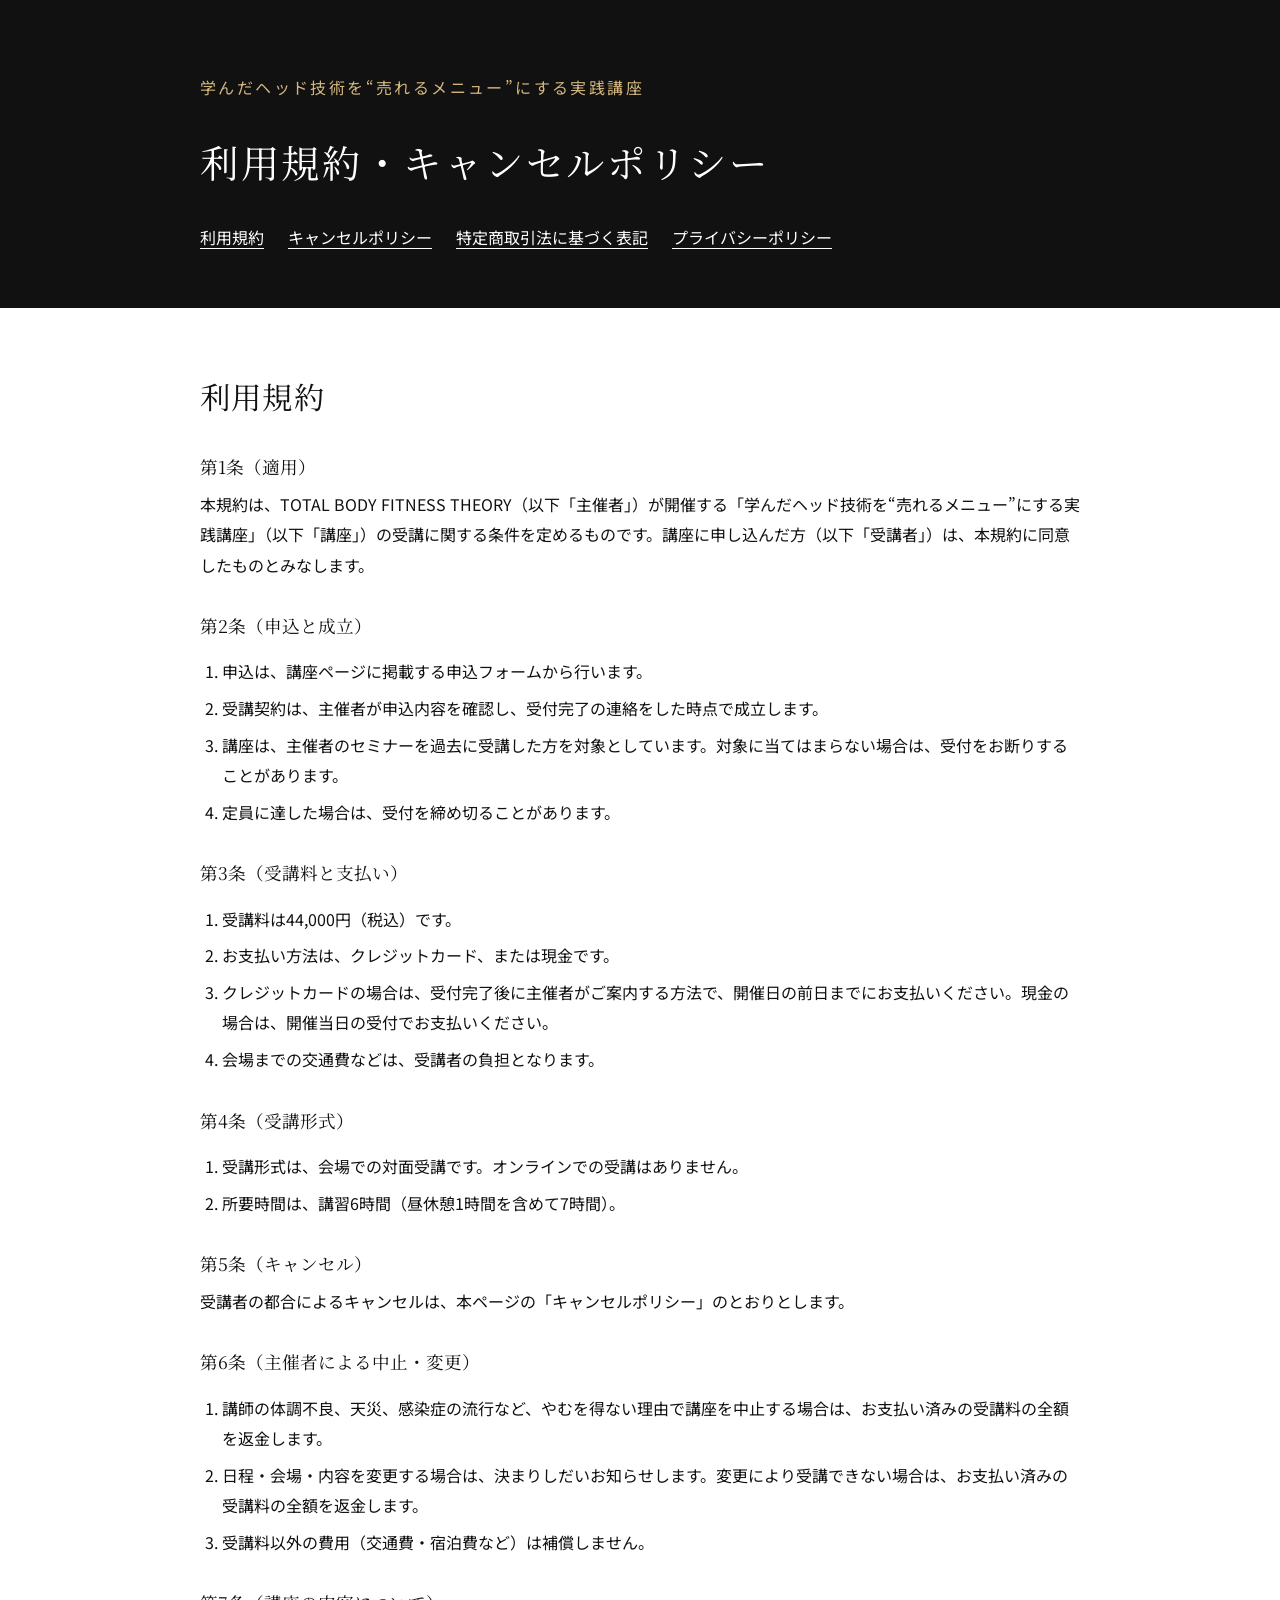
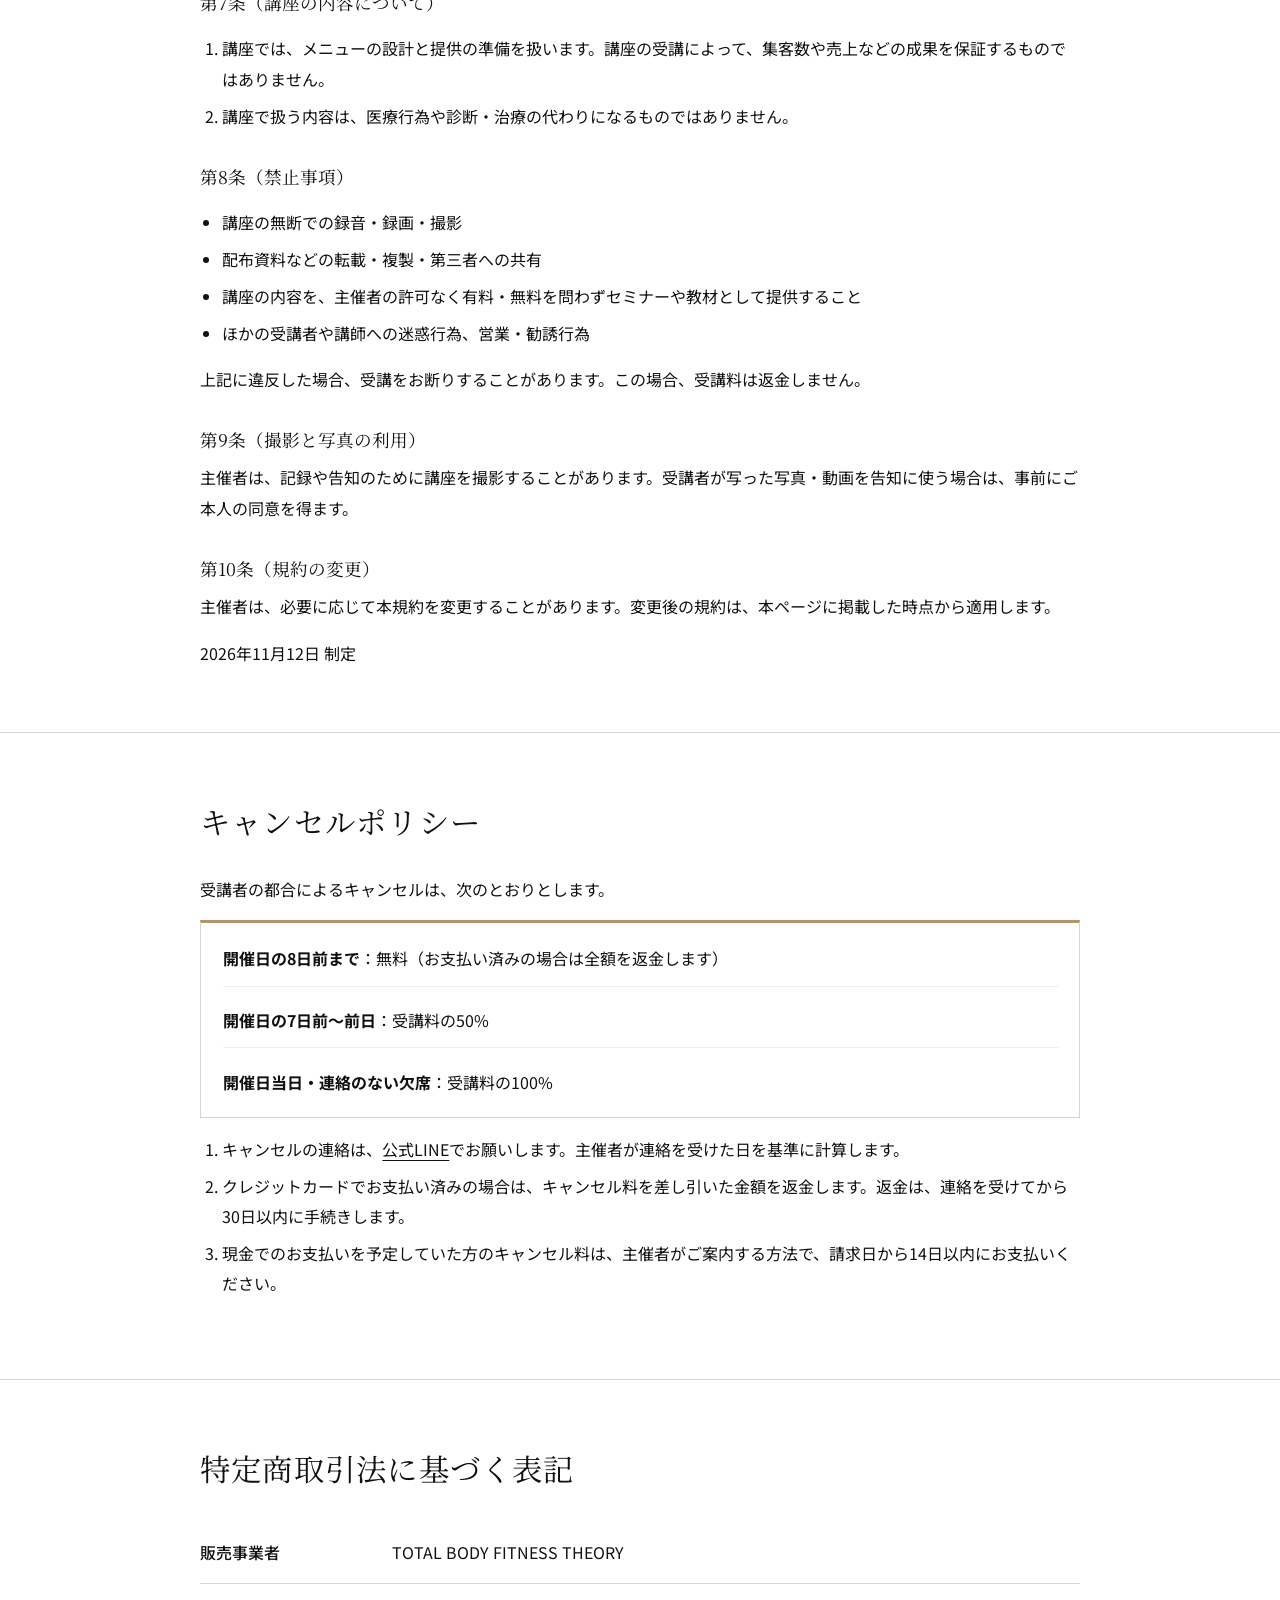
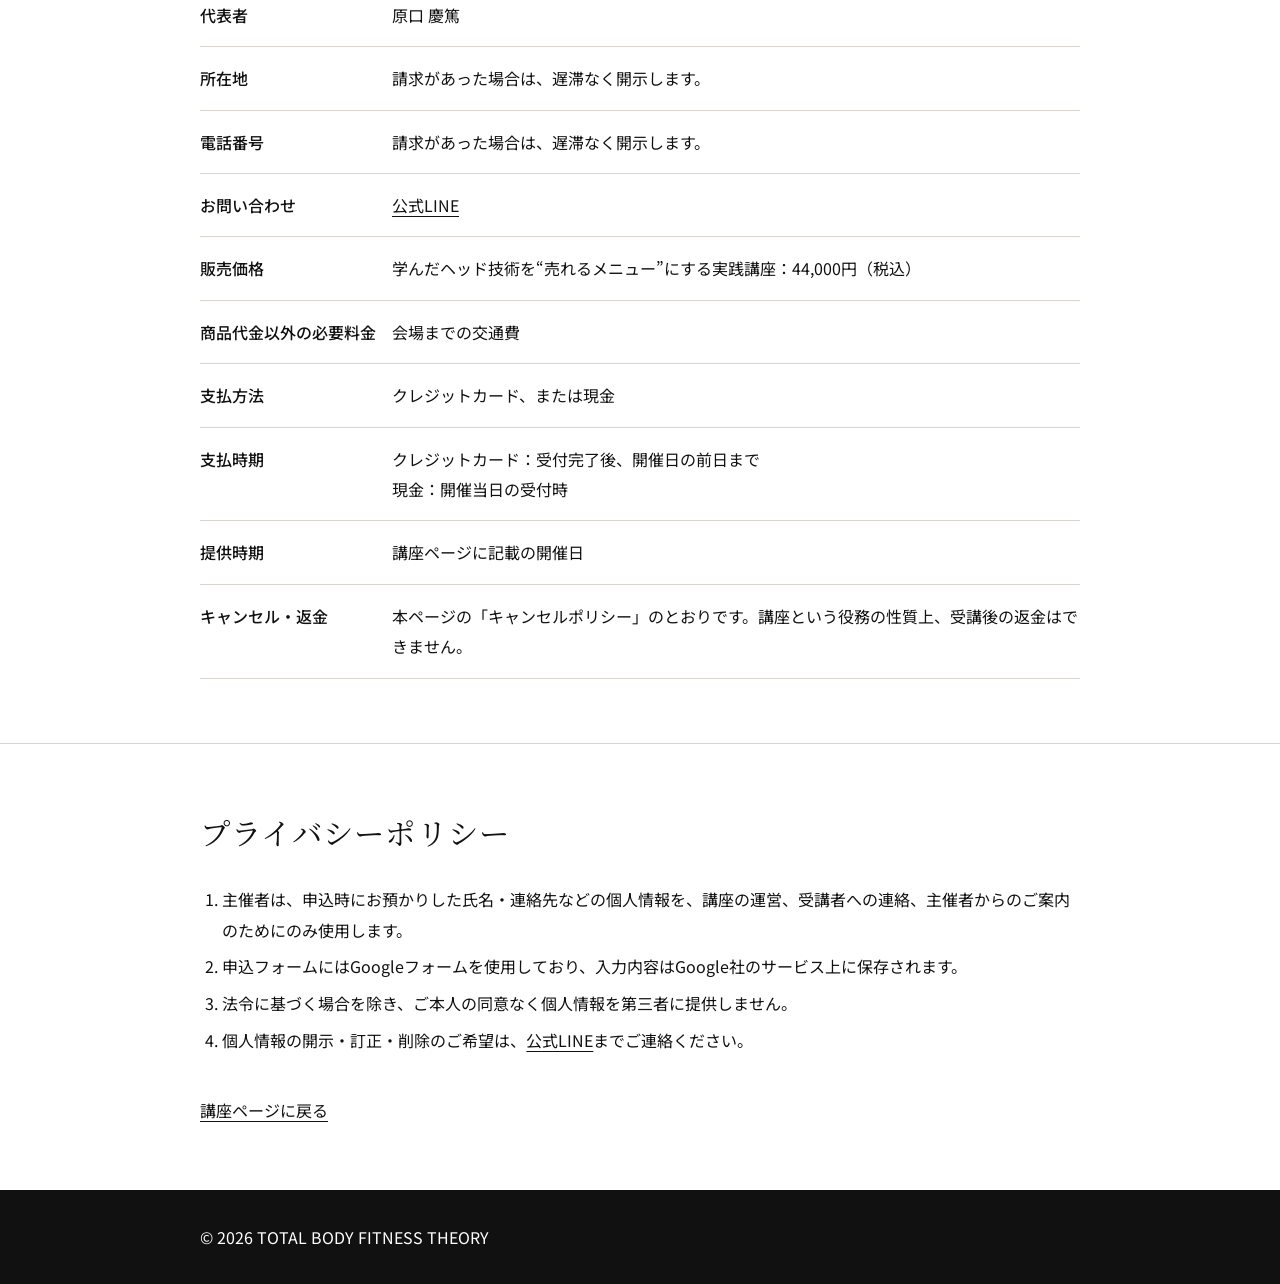
==== legal/index.html @ 07aa22fd "Add: ヘッド実践講座LP（12/26開催）初版 Co-Authored-By: Claude Opus 5.5 <noreply@anthropic.com>" ====
<!doctype html>
<html lang="ja">
<head>
<meta charset="utf-8"><meta name="viewport" content="width=device-width,initial-scale=1,viewport-fit=cover">
<title>利用規約・キャンセルポリシー・特定商取引法に基づく表記｜学んだヘッド技術を“売れるメニュー”にする実践講座</title>
<meta name="description" content="学んだヘッド技術を“売れるメニュー”にする実践講座の利用規約、キャンセルポリシー、特定商取引法に基づく表記、プライバシーポリシー。">
<link rel="preconnect" href="https://fonts.googleapis.com"><link rel="preconnect" href="https://fonts.gstatic.com" crossorigin>
<link href="https://fonts.googleapis.com/css2?family=Noto+Sans+JP:wght@400;500&family=Noto+Serif+JP:wght@400&display=swap" rel="stylesheet">
<link rel="stylesheet" href="../assets/style.css">
<style>
body{font-family:'Noto Sans JP',sans-serif;font-size:16px;line-height:1.9}
.legal-head{padding:72px 0 56px}.legal-head h1{font-size:clamp(1.6rem,4vw,2.4rem)}
.legal-head nav{display:flex;flex-wrap:wrap;gap:12px 24px;margin-top:28px}
.legal-head nav a{color:#fff}
.legal section{padding:64px 0;scroll-margin-top:16px}
.legal h2{font-size:clamp(1.4rem,3vw,1.9rem);margin-bottom:28px}
.legal h3{font-size:1.1rem;margin:32px 0 8px}
.legal ol,.legal ul{padding-left:1.4em}.legal li+li{margin-top:.4em}
.legal table{width:100%;border-collapse:collapse}
.legal th,.legal td{text-align:left;vertical-align:top;padding:16px 0;border-bottom:1px solid #d9d5cd}
.legal th{width:12em;font-weight:500;padding-right:16px}
.fee{border:1px solid #d9d5cd;border-top:3px solid #B8955A;padding:8px 20px;margin:16px 0}
.fee li{list-style:none;margin:0;padding:12px 0;border-bottom:1px solid #eee}.fee li:last-child{border:0}
.fee{padding-left:20px}
.back{margin-top:40px}
@media(max-width:767px){.legal th,.legal td{display:block;width:auto;padding:4px 0}.legal th{padding-top:16px}.legal td{padding-bottom:16px}}
</style>
</head>
<body style="padding-bottom:0">
<header class="is-black legal-head"><div class="wrap narrow">
<p class="eyebrow">学んだヘッド技術を“売れるメニュー”にする実践講座</p>
<h1>利用規約・キャンセルポリシー</h1>
<nav aria-label="このページの目次"><a href="#terms">利用規約</a><a href="#cancel">キャンセルポリシー</a><a href="#tokushoho">特定商取引法に基づく表記</a><a href="#privacy">プライバシーポリシー</a></nav>
</div></header>
<main class="legal">

<section id="terms" class="is-white"><div class="wrap narrow">
<h2>利用規約</h2>
<h3>第1条（適用）</h3>
<p>本規約は、TOTAL BODY FITNESS THEORY（以下「主催者」）が開催する「学んだヘッド技術を“売れるメニュー”にする実践講座」（以下「講座」）の受講に関する条件を定めるものです。講座に申し込んだ方（以下「受講者」）は、本規約に同意したものとみなします。</p>
<h3>第2条（申込と成立）</h3>
<ol>
<li>申込は、講座ページに掲載する申込フォームから行います。</li>
<li>受講契約は、主催者が申込内容を確認し、受付完了の連絡をした時点で成立します。</li>
<li>講座は、主催者のセミナーを過去に受講した方を対象としています。対象に当てはまらない場合は、受付をお断りすることがあります。</li>
<li>定員に達した場合は、受付を締め切ることがあります。</li>
</ol>
<h3>第3条（受講料と支払い）</h3>
<ol>
<li>受講料は44,000円（税込）です。</li>
<li>お支払い方法は、クレジットカード、または現金です。</li>
<li>クレジットカードの場合は、受付完了後に主催者がご案内する方法で、開催日の前日までにお支払いください。現金の場合は、開催当日の受付でお支払いください。</li>
<li>会場までの交通費などは、受講者の負担となります。</li>
</ol>
<h3>第4条（受講形式）</h3>
<ol>
<li>受講形式は、会場での対面受講です。オンラインでの受講はありません。</li>
<li>所要時間は、講習6時間（昼休憩1時間を含めて7時間）。</li>
</ol>
<h3>第5条（キャンセル）</h3>
<p>受講者の都合によるキャンセルは、本ページの「キャンセルポリシー」のとおりとします。</p>
<h3>第6条（主催者による中止・変更）</h3>
<ol>
<li>講師の体調不良、天災、感染症の流行など、やむを得ない理由で講座を中止する場合は、お支払い済みの受講料の全額を返金します。</li>
<li>日程・会場・内容を変更する場合は、決まりしだいお知らせします。変更により受講できない場合は、お支払い済みの受講料の全額を返金します。</li>
<li>受講料以外の費用（交通費・宿泊費など）は補償しません。</li>
</ol>
<h3>第7条（講座の内容について）</h3>
<ol>
<li>講座では、メニューの設計と提供の準備を扱います。講座の受講によって、集客数や売上などの成果を保証するものではありません。</li>
<li>講座で扱う内容は、医療行為や診断・治療の代わりになるものではありません。</li>
</ol>
<h3>第8条（禁止事項）</h3>
<ul>
<li>講座の無断での録音・録画・撮影</li>
<li>配布資料などの転載・複製・第三者への共有</li>
<li>講座の内容を、主催者の許可なく有料・無料を問わずセミナーや教材として提供すること</li>
<li>ほかの受講者や講師への迷惑行為、営業・勧誘行為</li>
</ul>
<p>上記に違反した場合、受講をお断りすることがあります。この場合、受講料は返金しません。</p>
<h3>第9条（撮影と写真の利用）</h3>
<p>主催者は、記録や告知のために講座を撮影することがあります。受講者が写った写真・動画を告知に使う場合は、事前にご本人の同意を得ます。</p>
<h3>第10条（規約の変更）</h3>
<p>主催者は、必要に応じて本規約を変更することがあります。変更後の規約は、本ページに掲載した時点から適用します。</p>
<p>2026年11月12日 制定</p>
</div></section>

<section id="cancel" class="is-white" style="border-top:1px solid #d9d5cd"><div class="wrap narrow">
<h2>キャンセルポリシー</h2>
<p>受講者の都合によるキャンセルは、次のとおりとします。</p>
<ul class="fee">
<li><strong>開催日の8日前まで</strong>：無料（お支払い済みの場合は全額を返金します）</li>
<li><strong>開催日の7日前〜前日</strong>：受講料の50%</li>
<li><strong>開催日当日・連絡のない欠席</strong>：受講料の100%</li>
</ul>
<ol>
<li>キャンセルの連絡は、<a href="https://lin.ee/Tzghten" rel="noopener">公式LINE</a>でお願いします。主催者が連絡を受けた日を基準に計算します。</li>
<li>クレジットカードでお支払い済みの場合は、キャンセル料を差し引いた金額を返金します。返金は、連絡を受けてから30日以内に手続きします。</li>
<li>現金でのお支払いを予定していた方のキャンセル料は、主催者がご案内する方法で、請求日から14日以内にお支払いください。</li>
</ol>
</div></section>

<section id="tokushoho" class="is-white" style="border-top:1px solid #d9d5cd"><div class="wrap narrow">
<h2>特定商取引法に基づく表記</h2>
<table>
<tr><th scope="row">販売事業者</th><td>TOTAL BODY FITNESS THEORY</td></tr>
<tr><th scope="row">代表者</th><td>原口 慶篤</td></tr>
<tr><th scope="row">所在地</th><td>請求があった場合は、遅滞なく開示します。</td></tr>
<tr><th scope="row">電話番号</th><td>請求があった場合は、遅滞なく開示します。</td></tr>
<tr><th scope="row">お問い合わせ</th><td><a href="https://lin.ee/Tzghten" rel="noopener">公式LINE</a></td></tr>
<tr><th scope="row">販売価格</th><td>学んだヘッド技術を“売れるメニュー”にする実践講座：44,000円（税込）</td></tr>
<tr><th scope="row">商品代金以外の必要料金</th><td>会場までの交通費</td></tr>
<tr><th scope="row">支払方法</th><td>クレジットカード、または現金</td></tr>
<tr><th scope="row">支払時期</th><td>クレジットカード：受付完了後、開催日の前日まで<br>現金：開催当日の受付時</td></tr>
<tr><th scope="row">提供時期</th><td>講座ページに記載の開催日</td></tr>
<tr><th scope="row">キャンセル・返金</th><td>本ページの「キャンセルポリシー」のとおりです。講座という役務の性質上、受講後の返金はできません。</td></tr>
</table>
</div></section>

<section id="privacy" class="is-white" style="border-top:1px solid #d9d5cd"><div class="wrap narrow">
<h2>プライバシーポリシー</h2>
<ol>
<li>主催者は、申込時にお預かりした氏名・連絡先などの個人情報を、講座の運営、受講者への連絡、主催者からのご案内のためにのみ使用します。</li>
<li>申込フォームにはGoogleフォームを使用しており、入力内容はGoogle社のサービス上に保存されます。</li>
<li>法令に基づく場合を除き、ご本人の同意なく個人情報を第三者に提供しません。</li>
<li>個人情報の開示・訂正・削除のご希望は、<a href="https://lin.ee/Tzghten" rel="noopener">公式LINE</a>までご連絡ください。</li>
</ol>
<p class="back"><a href="../">講座ページに戻る</a></p>
</div></section>
</main>
<footer class="is-black" style="padding:32px 0"><div class="wrap narrow"><p>© 2026 TOTAL BODY FITNESS THEORY</p></div></footer>
</body>
</html>
---- assets/style.css ----
:root{--gold:#B8955A;font-family:'Noto Sans JP',sans-serif;color:#111111;background:#FFFFFF;font-size:16px;line-height:1.9;font-weight:400;font-synthesis:none}
*,*::before,*::after{box-sizing:border-box}html{scroll-behavior:smooth}body{margin:0;overflow-wrap:anywhere}h1,h2,h3,p,figure{margin:0}h1,h2,h3{font-family:'Noto Serif JP',serif;font-weight:400;line-height:1.6;word-break:keep-all;overflow-wrap:anywhere}h1{font-size:clamp(2rem,4.8vw,4rem);letter-spacing:.07em;line-height:1.65}h2{font-size:clamp(1.6rem,2.8vw,2.5rem);margin-bottom:2.5rem;letter-spacing:.04em}h3{font-size:1.25rem;margin-bottom:.8rem}p+p{margin-top:1rem}a{color:inherit;text-underline-offset:.25em}a:hover{text-decoration-thickness:2px}:focus-visible{outline:3px solid #287CB8;outline-offset:6px}.is-black :focus-visible{outline-color:#E8C98C}section{padding:100px 0;scroll-margin-top:24px}.is-black{background:#111111;color:#FFFFFF;--line:#44413b;color-scheme:dark}.is-white{background:#FFFFFF;color:#111111;--line:#d9d5cd;color-scheme:light}.wrap{width:min(1120px,calc(100% - 80px));margin-inline:auto}.narrow{max-width:880px}.split{display:grid;grid-template-columns:1fr 1fr;gap:64px;align-items:center}.split>*{min-width:0}.hero{padding:100px 0 110px}.hero .wrap{position:relative}.hero .wrap::before{content:'';display:block;width:56px;height:2px;background:var(--gold);margin-bottom:32px}.eyebrow{color:#D4B77F;letter-spacing:.15em;margin-bottom:28px}.course-name{font-family:'Noto Serif JP',serif;font-size:1.2rem;margin:28px 0}.hero-copy{max-width:760px;margin:28px 0 32px}.hero-copy p+p{margin-top:.35rem}.price{display:flex;align-items:baseline;gap:8px 16px;flex-wrap:wrap;margin:28px 0}.price strong{font-family:'Outfit','Noto Sans JP',sans-serif;font-weight:300;font-size:clamp(2.5rem,5vw,4.5rem);letter-spacing:.02em;line-height:1.2}.btn{display:inline-flex;align-items:center;justify-content:center;gap:20px;min-height:60px;padding:16px 28px;border:1px solid var(--gold);background:#FFFFFF;color:#111111;text-decoration:none;text-align:center;font-weight:500;max-width:100%;transition:background .2s}.btn:hover{background:#ece9e3}.pending{background:transparent;color:#dedbd4;border-color:#77736c;cursor:default}.cta-group{display:flex;flex-direction:column;align-items:center;gap:16px;margin-top:40px}.worries{display:grid;grid-template-columns:1fr 1fr;gap:0 48px;padding:0;list-style:none}.worries li{border-bottom:1px solid var(--line);padding:24px 0 24px 32px;position:relative}.worries li::before{content:'✓';position:absolute;left:0;color:#111111}.closing{margin-top:40px}.diagram{list-style:none;margin:0;padding:0}.diagram li{border:1px solid var(--line);border-left:2px solid var(--gold);padding:20px;text-align:center;position:relative}.diagram li+li{margin-top:34px}.diagram li+li::before{content:'↓';position:absolute;top:-36px;left:calc(50% - 8px);color:var(--gold)}.worksheet{padding:24px 32px;list-style:none;border:1px solid var(--line);border-top:3px solid var(--gold);counter-reset:sheet}.worksheet li{display:grid;grid-template-columns:1fr 1fr;gap:24px;padding:20px 0;border-bottom:1px solid var(--line)}.blank{color:#626262;border-bottom:1px dotted #aaa;padding-bottom:4px}.note{margin-top:24px;color:inherit}.steps{list-style:none;padding:0;margin:20px 0 0}.steps li{display:grid;grid-template-columns:160px 1fr;gap:32px;border-bottom:1px solid var(--line);padding:32px 0}.number{font-family:'Outfit',sans-serif;font-size:2.1rem;font-weight:300;line-height:1.4;color:var(--gold)}.target-card{border-top:2px solid var(--gold);padding-top:32px}ul{padding-left:1.3em}li+li{margin-top:.7em}.photo{display:block;width:100%;height:auto;aspect-ratio:var(--ratio,4/3);object-fit:cover;object-position:var(--focus,50% 50%)}.hero .photo{margin-top:48px;max-width:720px}figcaption{margin-top:12px;color:#d6d2ca}figure{min-width:0}.policy{border-left:1px solid var(--gold);padding-left:24px;margin-top:28px}.timeline{display:grid;grid-template-columns:repeat(4,minmax(0,1fr));list-style:none;padding:0;gap:28px;margin-top:48px}.timeline li{margin:0;border-top:1px solid var(--gold);padding-top:20px}.timeline .number{display:block;margin-bottom:20px}.timeline h3{font-size:1.1rem}.overview{margin:36px 0}.overview>div{display:grid;grid-template-columns:190px 1fr;gap:24px;border-bottom:1px solid var(--line);padding:20px 0}.overview dt{color:#dedbd4}.overview dd{margin:0;min-width:0}details{border-bottom:1px solid var(--line);padding:24px 0}summary{cursor:pointer;font-weight:500;min-height:32px}details p{margin:20px 0 0 24px}summary::marker{color:#111111}.final{text-align:center}.final .price{justify-content:center}.final .course-name{margin-top:40px}.footer{padding:40px 0}.footer nav{display:flex;flex-wrap:wrap;gap:16px 28px;margin:20px 0}.placeholder{display:inline-block;border:1px dashed var(--gold);padding:3px 8px;font-size:16px;line-height:1.8}.is-black .placeholder{color:#e1c48f}.draft-bar{background:#292723;color:#FFFFFF;padding:10px 20px;text-align:center;font-size:16px}.sticky-cta{display:none}.skip-link{position:fixed;left:16px;top:-200px;padding:12px;background:white;color:black;z-index:20}.skip-link:focus{top:16px}.sr-only{position:absolute;width:1px;height:1px;padding:0;margin:-1px;overflow:hidden;clip-path:inset(50%);white-space:nowrap;border:0}
@media(max-width:767px){body{padding-bottom:calc(124px + env(safe-area-inset-bottom,0px))}.wrap{width:calc(100% - 40px)}section{padding:64px 0}.hero{padding:56px 0 72px}h1{font-size:clamp(1.85rem,6vw,2.6rem)}h2{margin-bottom:28px}.split{grid-template-columns:minmax(0,1fr);gap:36px}.worries{grid-template-columns:1fr}.worksheet{padding:12px 20px}.worksheet li{grid-template-columns:1fr;gap:8px}.steps li{grid-template-columns:1fr;gap:12px;padding:28px 0}.number{font-size:1.8rem}.timeline{grid-template-columns:1fr;gap:0}.timeline li{display:grid;grid-template-columns:48px 1fr;gap:16px;border-top:0;border-left:1px solid var(--gold);padding:0 0 32px 20px}.timeline li:last-child{padding-bottom:0}.timeline .number{margin:0}.overview>div{grid-template-columns:1fr;gap:8px}.overview dt{font-weight:500}.photo{object-position:var(--focus-m,var(--focus,50% 50%))}.btn{width:100%;padding-inline:16px}.price{gap:8px}.price strong{font-size:2.8rem}.sticky-cta{position:fixed;bottom:0;left:0;right:0;display:grid;grid-template-columns:minmax(0,1fr) minmax(0,1fr);align-items:center;gap:12px;min-height:100px;padding:12px 16px calc(12px + env(safe-area-inset-bottom,0px));z-index:10;background:#111111;color:white;border-top:1px solid var(--gold)}.sticky-cta p{font-size:16px;line-height:1.6}.sticky-cta p span{display:block}.sticky-cta .btn{font-size:16px;padding:12px 8px;min-height:56px}.sticky-cta[hidden]{display:none}.footer{padding-block:32px}.footer nav{flex-direction:column;align-items:flex-start}}
@media(prefers-reduced-motion:reduce){html{scroll-behavior:auto}*,*::before,*::after{animation:none!important;transition:none!important}}
/* ---- Motion (only when JS adds .motion and the user has not asked for reduced motion) */
.progress{position:fixed;top:0;left:0;right:0;height:2px;background:var(--gold);transform-origin:0 50%;transform:scaleX(0);z-index:30;pointer-events:none}
.motion .rv{opacity:0;transform:translateY(22px);transition:opacity .8s cubic-bezier(.2,.7,.2,1) var(--d,0ms),transform .8s cubic-bezier(.2,.7,.2,1) var(--d,0ms)}
.motion .rv.in{opacity:1;transform:none}
/* Hero entrance */
@keyframes mp-rise{from{opacity:0;transform:translateY(26px)}to{opacity:1;transform:none}}
@keyframes mp-draw{from{transform:scaleX(0)}to{transform:scaleX(1)}}
@keyframes mp-glow{0%,100%{opacity:.55;transform:translate(0,0) scale(1)}50%{opacity:.9;transform:translate(-4%,3%) scale(1.08)}}
.hero{position:relative;overflow:hidden;isolation:isolate}
.hero::after{content:'';position:absolute;z-index:-1;width:70vmax;height:70vmax;right:-28vmax;top:-30vmax;border-radius:50%;background:radial-gradient(circle,rgba(184,149,90,.16),rgba(184,149,90,0) 62%);pointer-events:none}
.motion .hero::after{animation:mp-glow 14s ease-in-out infinite}
.motion .hero .wrap::before{transform-origin:0 50%;animation:mp-draw 1s cubic-bezier(.2,.7,.2,1) both}
.motion .hero .wrap>*{animation:mp-rise 1s cubic-bezier(.2,.7,.2,1) both}
.motion .hero .eyebrow{animation-delay:.15s}.motion .hero h1{animation-delay:.3s}.motion .hero .course-name{animation-delay:.55s}.motion .hero .hero-copy{animation-delay:.7s}.motion .hero .price{animation-delay:.85s}.motion .hero .btn{animation-delay:1s}
/* Gold details that draw in */
.motion .diagram li.rv{border-left-color:transparent;transition-property:opacity,transform,border-color}
.motion .diagram li.rv.in{border-left-color:var(--gold)}
.motion .diagram li+li::before{transition:opacity .5s var(--d,0ms),transform .5s var(--d,0ms);opacity:0;transform:translateY(-8px)}
.motion .diagram li.in+li.in::before,.motion .diagram li+li.in::before{opacity:1;transform:none}
.motion .worksheet li .blank{background:linear-gradient(currentColor,currentColor) 0 100%/0 1px no-repeat;border-bottom-color:transparent;transition:background-size 1s ease calc(var(--d,0ms) + .3s)}
.motion .worksheet li.in .blank{background-size:100% 1px}
.motion .steps li .number{display:inline-block;position:relative}
.motion .steps li .number::after{content:'';position:absolute;left:0;bottom:-4px;height:1px;width:100%;background:var(--gold);transform:scaleX(0);transform-origin:0 50%;transition:transform .9s ease calc(var(--d,0ms) + .25s)}
.motion .steps li.in .number::after{transform:scaleX(1)}
.motion .timeline li.rv{border-color:transparent;transition-property:opacity,transform,border-color}
.motion .timeline li.rv.in{border-color:var(--gold)}
.motion figure.rv .photo{transform:scale(1.06);transition:transform 1.6s cubic-bezier(.2,.7,.2,1)}
.motion figure.rv.in .photo{transform:none}
figure{overflow:hidden}
/* Buttons: gentle sweep and arrow nudge */
.btn:not(.pending){position:relative;overflow:hidden;isolation:isolate}
.btn:not(.pending)::before{content:'';position:absolute;inset:0;z-index:-1;background:linear-gradient(100deg,transparent 30%,rgba(184,149,90,.22) 50%,transparent 70%);transform:translateX(-100%);transition:transform .7s ease}
.btn:not(.pending):hover::before,.btn:not(.pending):focus-visible::before{transform:translateX(100%)}
.btn span[aria-hidden]{display:inline-block;transition:transform .3s ease}
.btn:hover span[aria-hidden]{transform:translateY(3px)}
details summary{transition:color .2s}details p{animation:none}
.motion details[open] p{animation:mp-rise .45s ease both}
@keyframes mp-up{from{transform:translateY(100%)}to{transform:none}}
.motion .sticky-cta:not([hidden]){animation:mp-up .45s cubic-bezier(.2,.7,.2,1) both}
@media(prefers-reduced-motion:reduce){.hero::after{animation:none}.progress{display:none}}
/* ---- Head course additions */
.hero-date{display:inline-flex;flex-wrap:wrap;align-items:baseline;gap:4px 14px;border-top:1px solid var(--gold);border-bottom:1px solid var(--gold);padding:12px 0;margin:0 0 28px;font-family:'Outfit','Noto Sans JP',sans-serif;font-size:1.15rem;letter-spacing:.04em}
.hero-date span{color:#D4B77F;font-size:.9rem;letter-spacing:.15em}
.motion .hero .hero-date{animation-delay:.62s}
.materials{margin-top:48px;background:#f6f4f0;padding:28px 32px}
.materials h3{margin-bottom:16px}
.materials ol{display:grid;grid-template-columns:1fr 1fr;gap:10px 32px;padding-left:1.4em;margin:0 0 16px}
.materials li{margin:0}
.prework-label{margin-top:32px}
.timetable{list-style:none;padding:0;margin:8px 0 0;border-left:1px solid var(--gold)}
.timetable li{display:grid;grid-template-columns:150px 1fr;gap:24px;padding:20px 0 20px 28px;margin:0;position:relative;border-bottom:1px solid var(--line)}
.timetable li::before{content:'';position:absolute;left:-4px;top:30px;width:7px;height:7px;border-radius:50%;background:var(--gold)}
.timetable .time{font-family:'Outfit',sans-serif;font-size:1.05rem;letter-spacing:.03em;color:#111;padding-top:2px}
.timetable h4{font-family:'Noto Serif JP',serif;font-weight:500;font-size:1.15rem;margin:0 0 6px}
.timetable p{margin:0}
.timetable li.part{display:block;background:#111;color:#fff;padding:14px 20px 14px 28px;border-bottom:0;margin-top:24px}
.timetable li.part:first-child{margin-top:0}
.timetable li.part::before{top:50%;margin-top:-4px}
.timetable li.part h3{margin:0;font-size:1.05rem;letter-spacing:.05em}
@media(max-width:767px){.materials{padding:22px 20px}.materials ol{grid-template-columns:1fr}.timetable li{grid-template-columns:1fr;gap:4px;padding:18px 0 18px 20px}.timetable li.part{padding:12px 16px 12px 20px}.hero-date{font-size:1.05rem}}
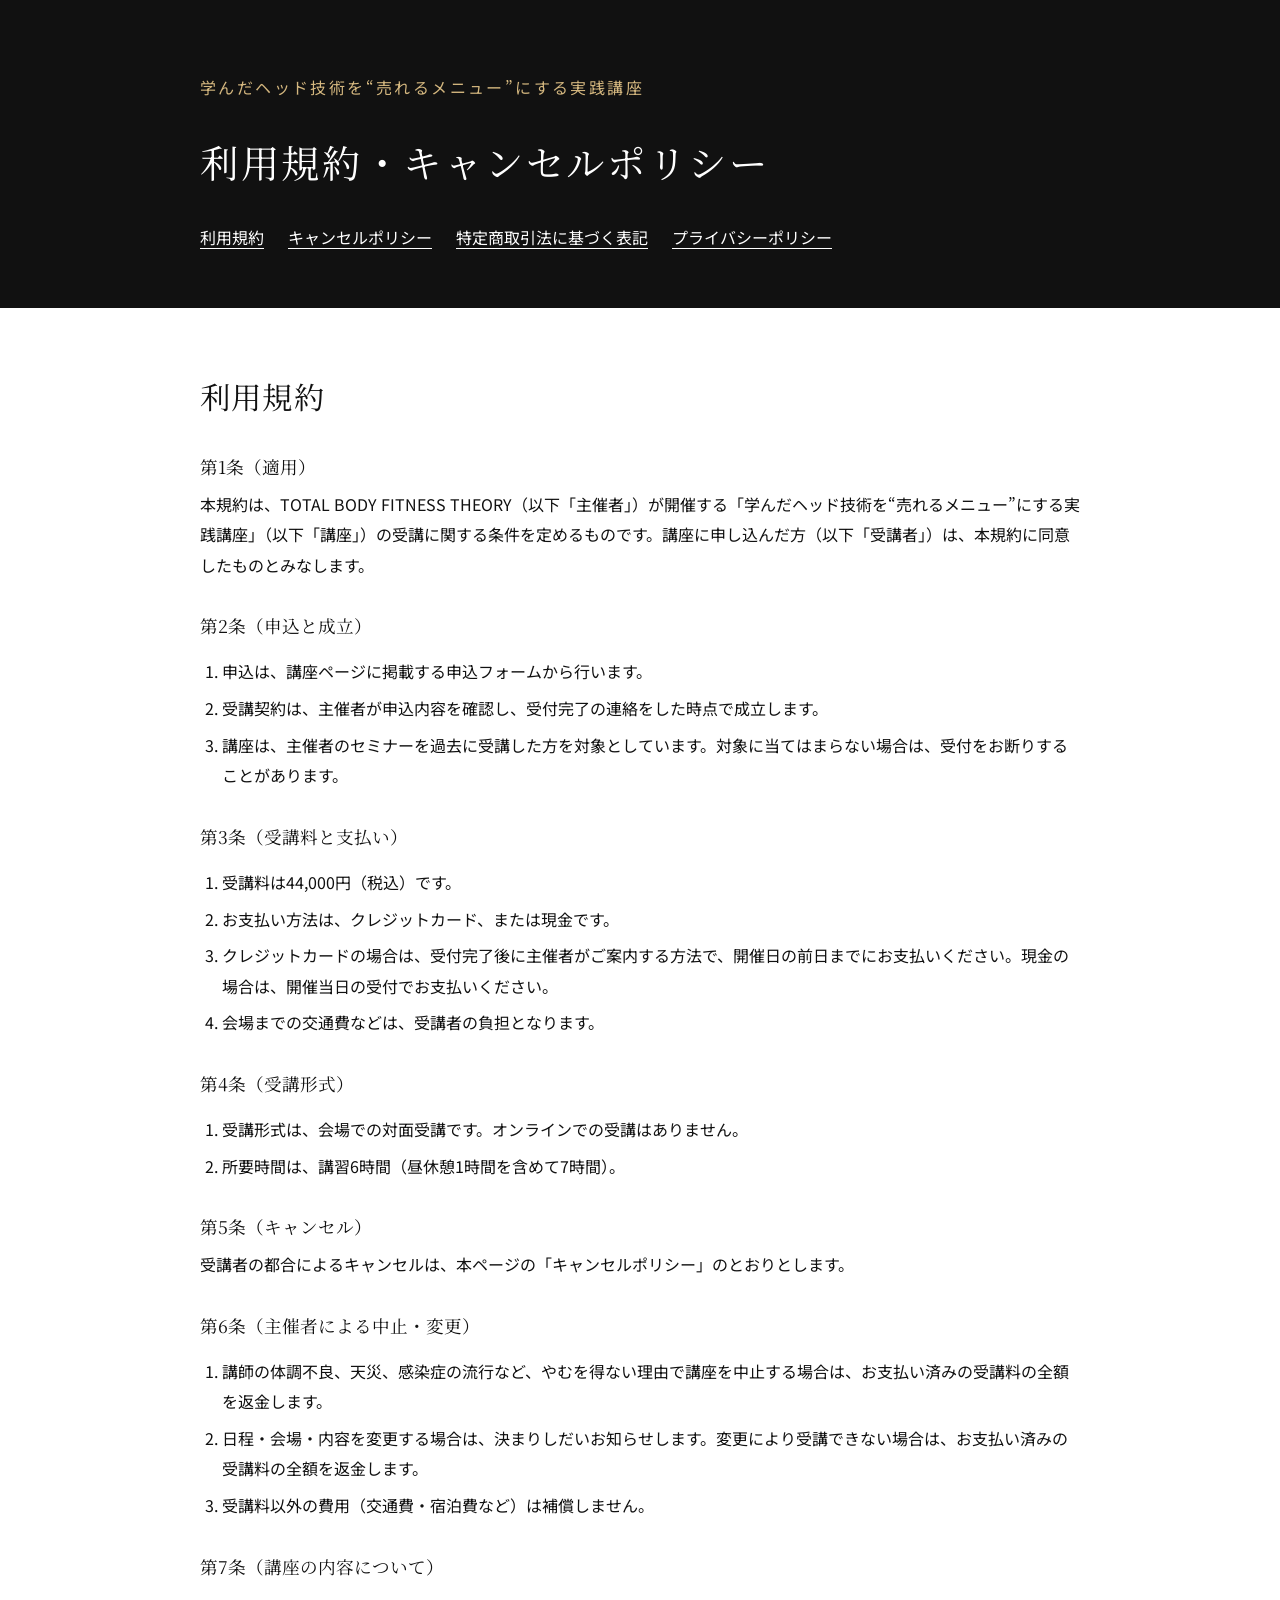
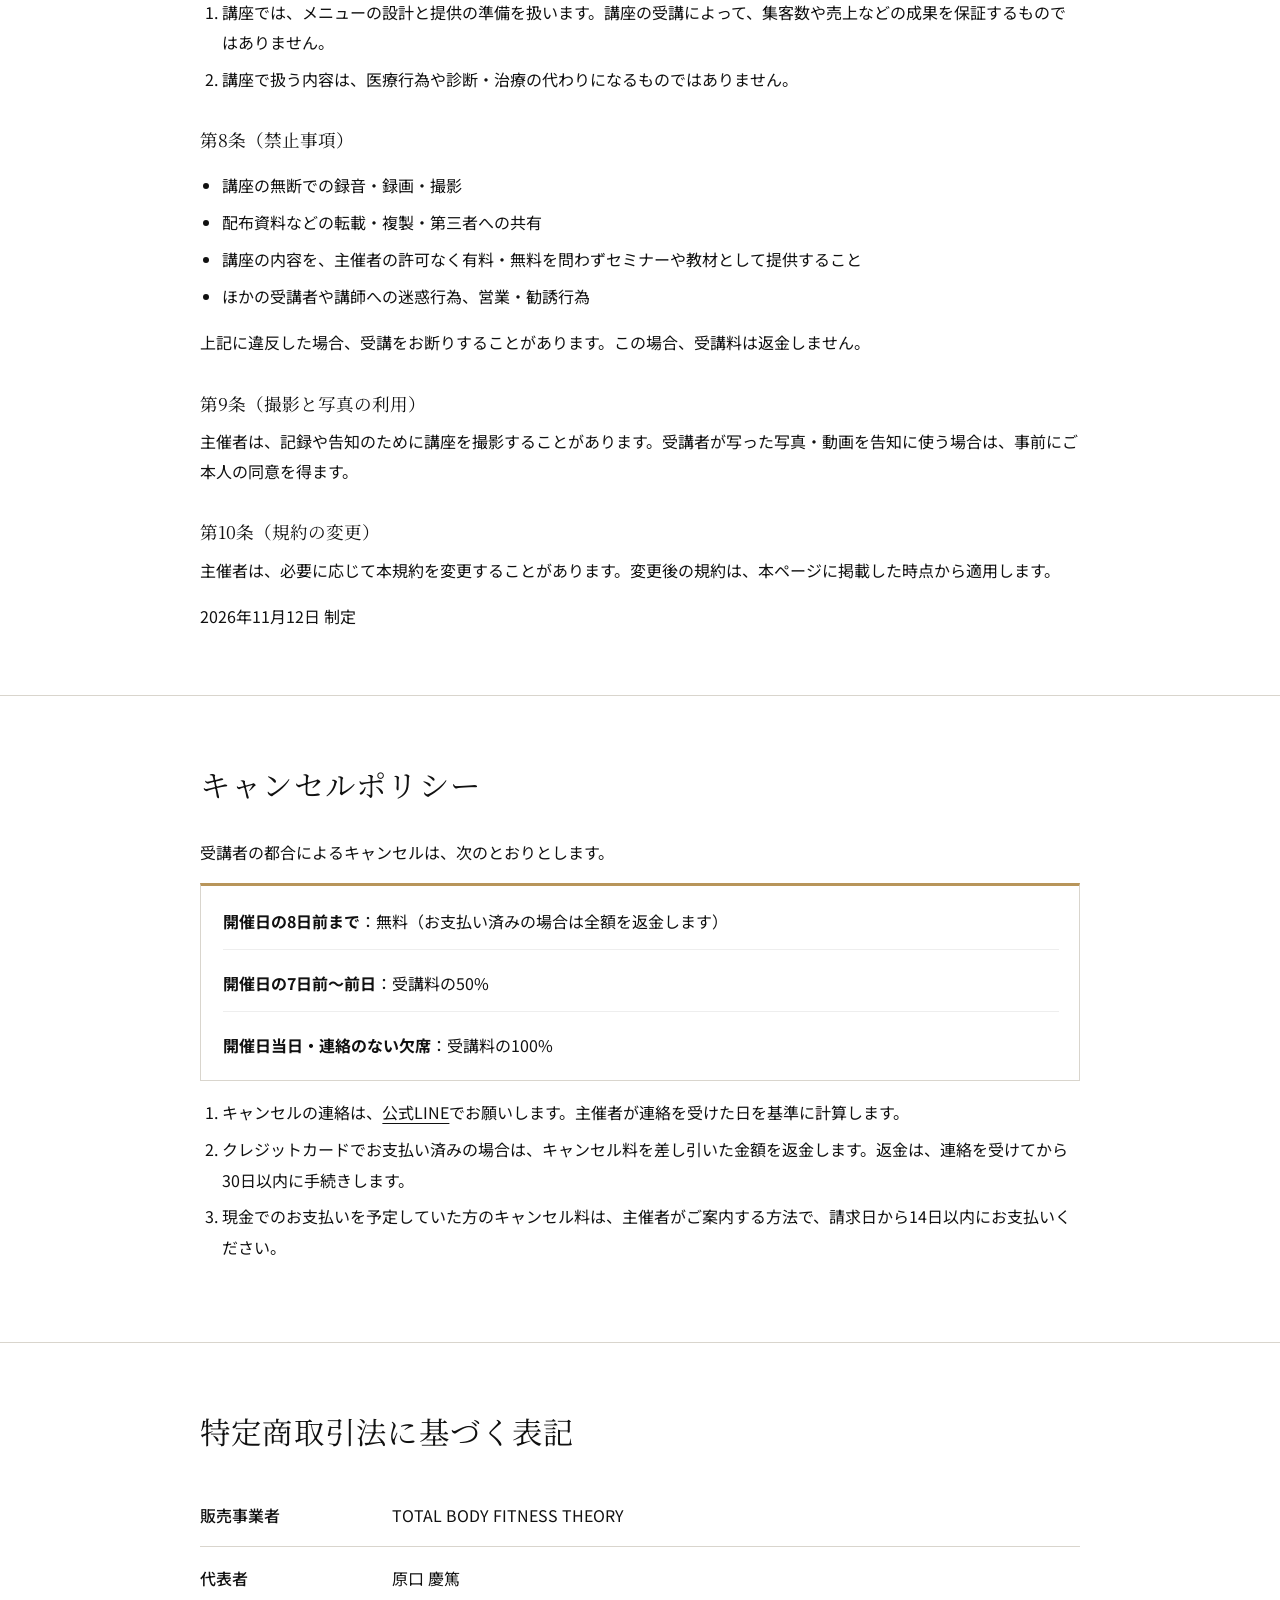
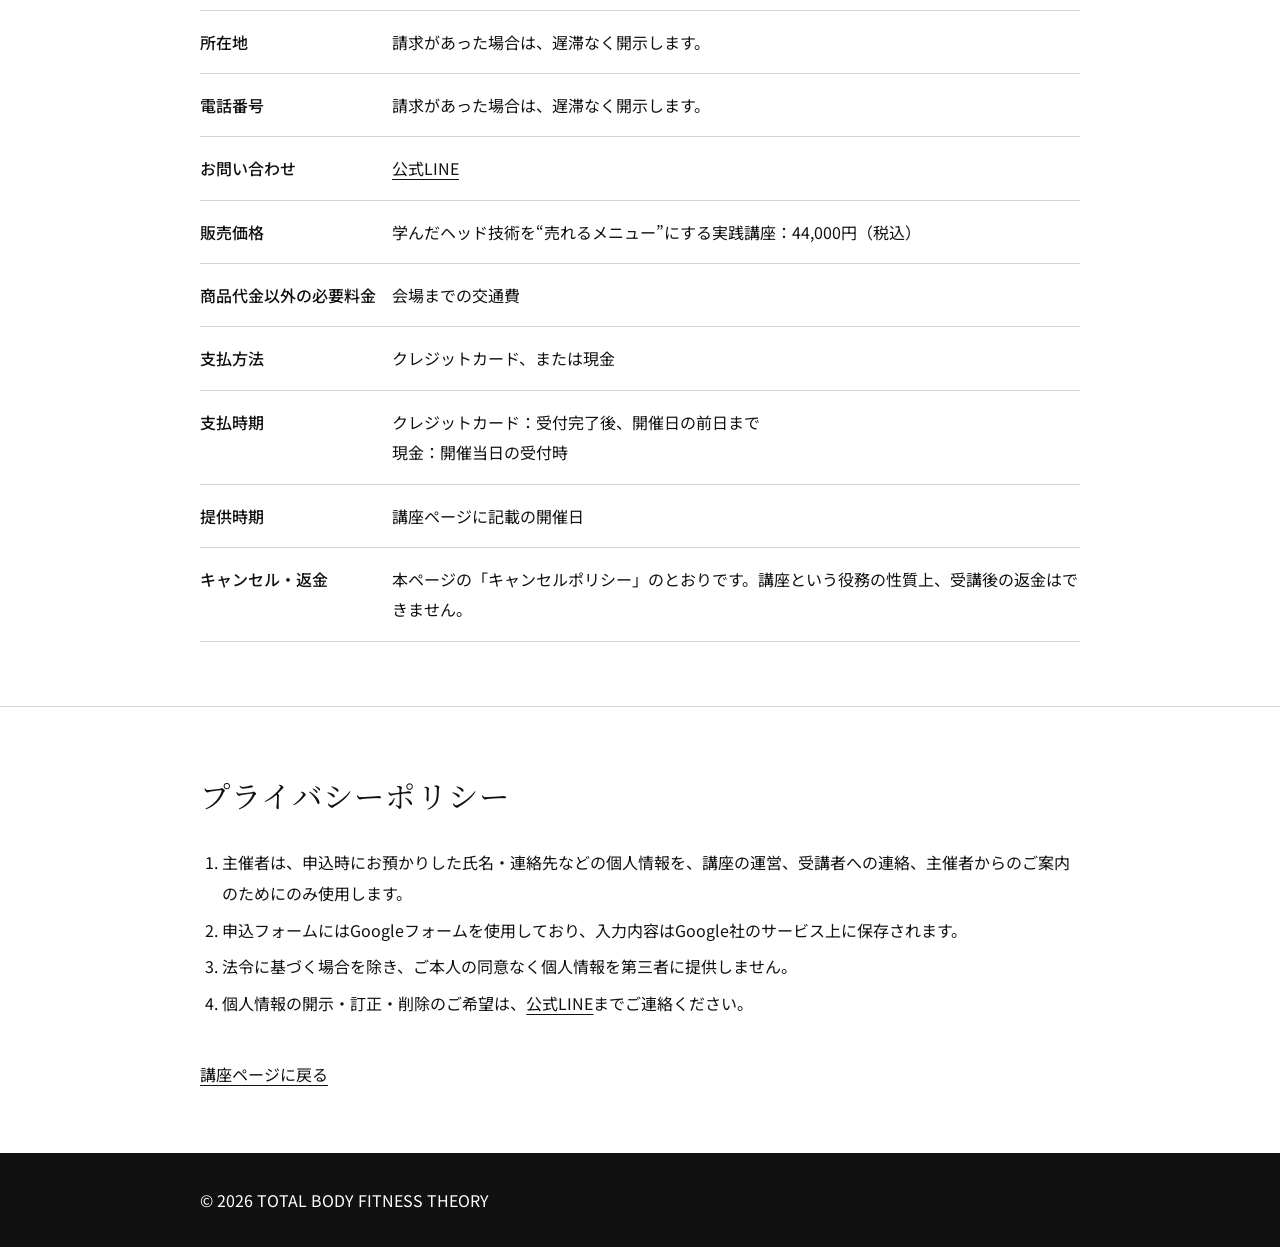
==== commit 6873993f: "Update: 会場・定員・対象講座を設定 Co-Authored-By: Claude Opus 5.5 <noreply@anthropic.com>" ====
--- a/legal/index.html
+++ b/legal/index.html
@@ -43,7 +43,6 @@
 <li>申込は、講座ページに掲載する申込フォームから行います。</li>
 <li>受講契約は、主催者が申込内容を確認し、受付完了の連絡をした時点で成立します。</li>
 <li>講座は、主催者のセミナーを過去に受講した方を対象としています。対象に当てはまらない場合は、受付をお断りすることがあります。</li>
-<li>定員に達した場合は、受付を締め切ることがあります。</li>
 </ol>
 <h3>第3条（受講料と支払い）</h3>
 <ol>
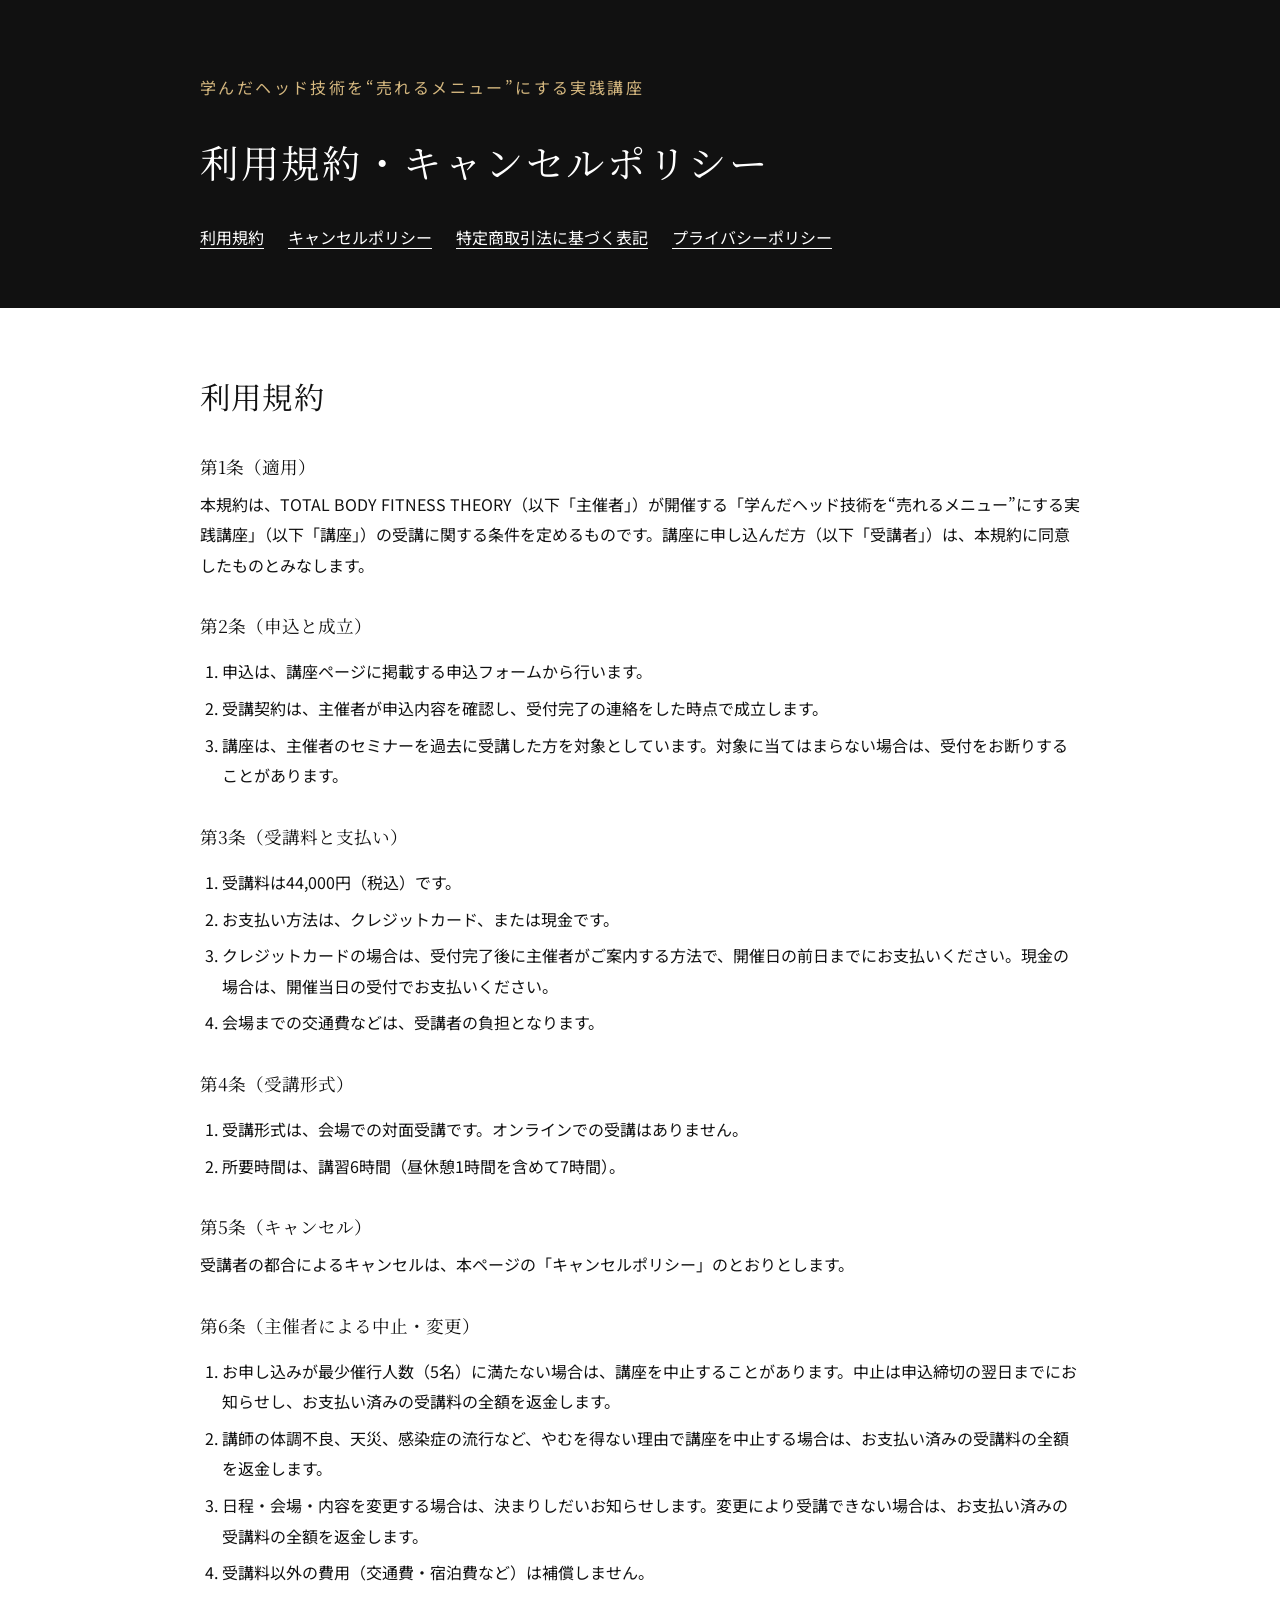
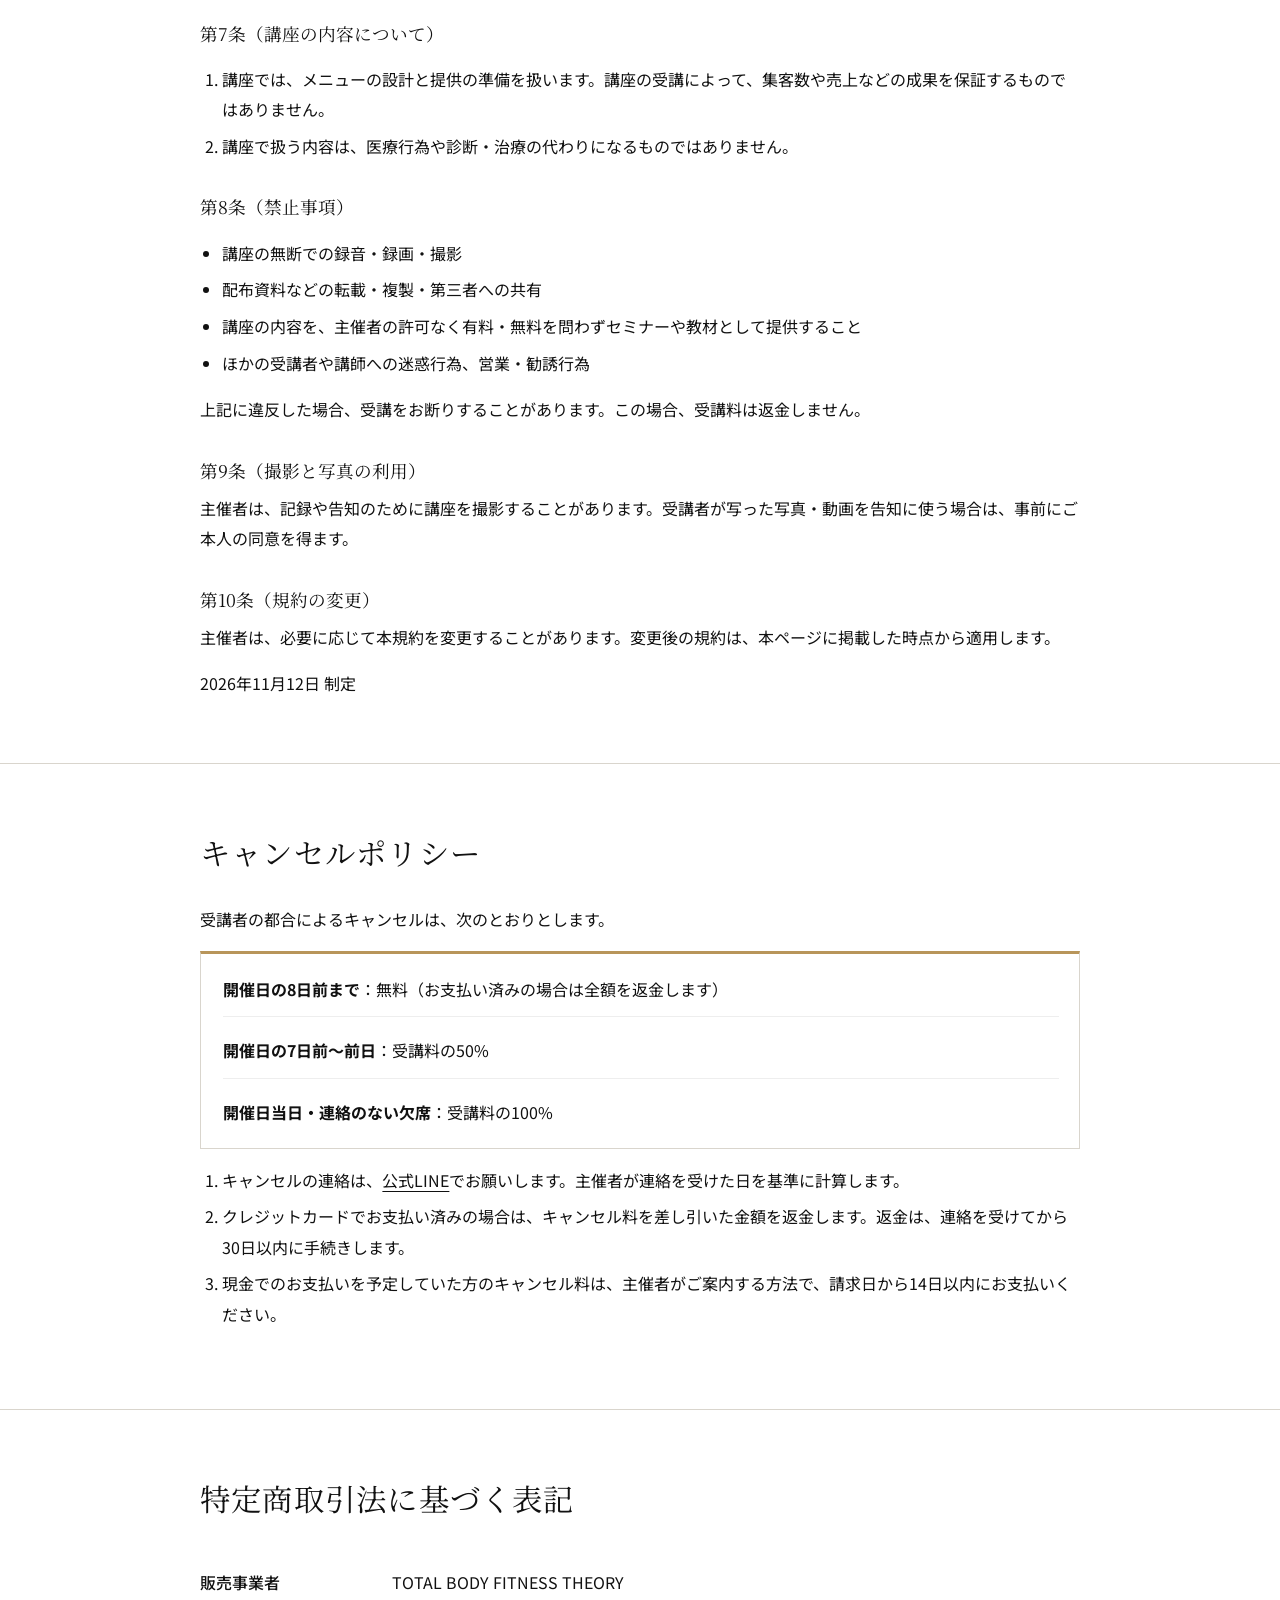
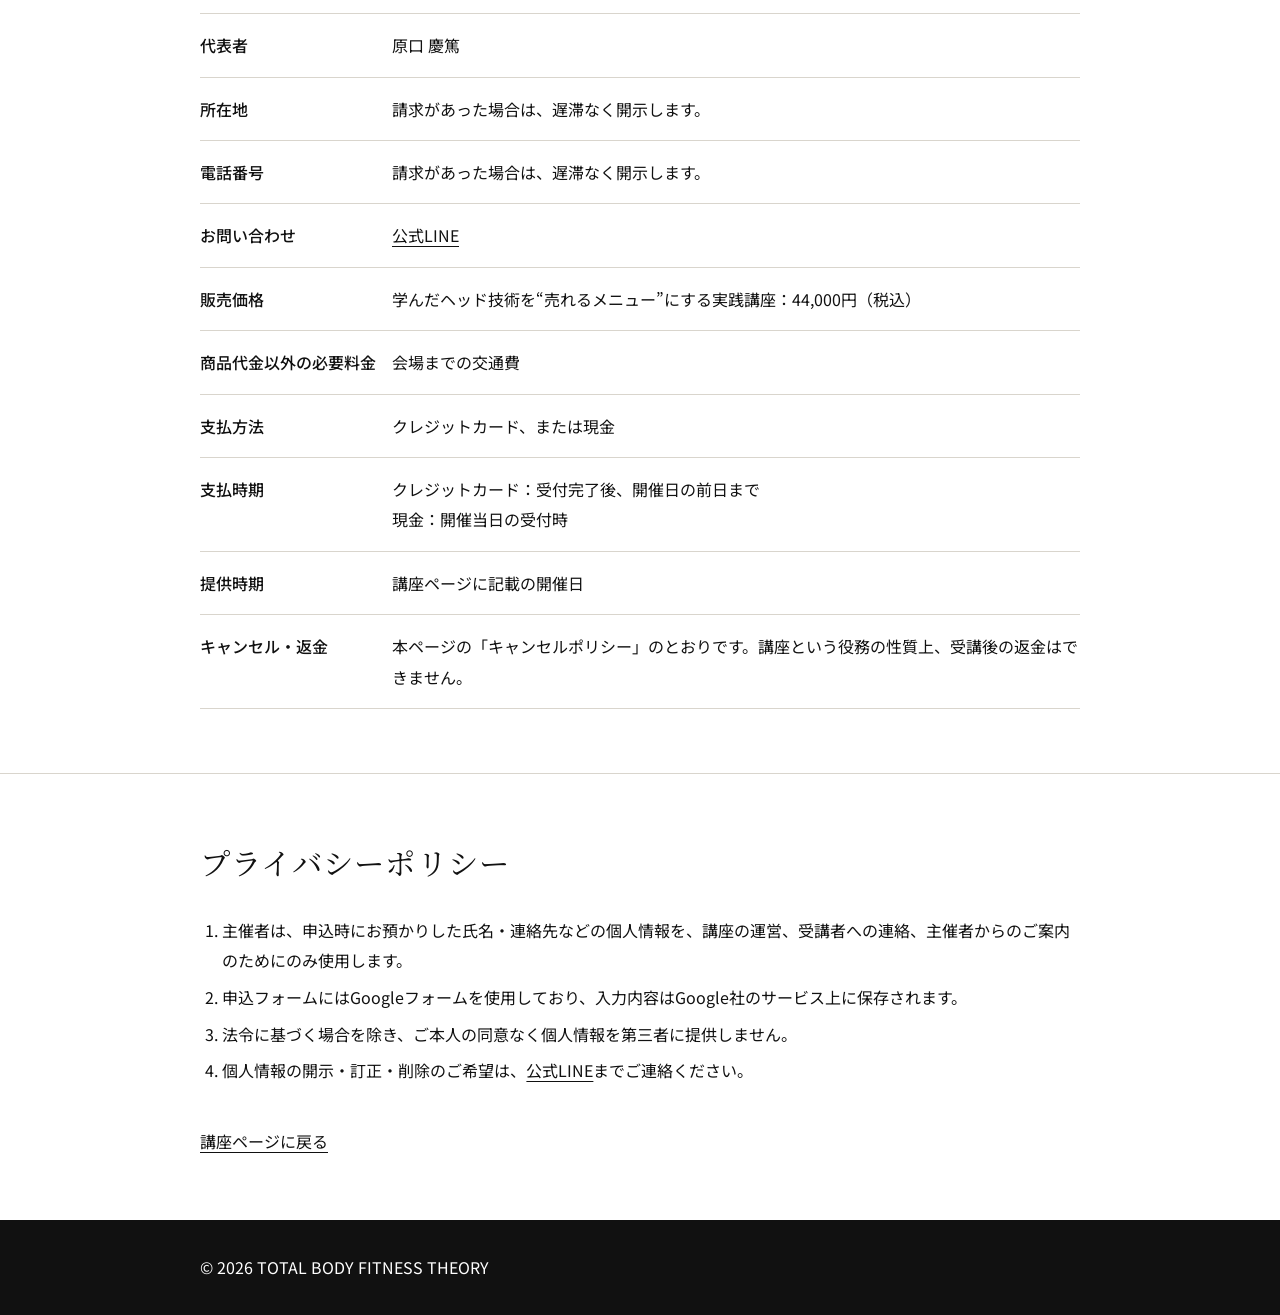
==== commit b3b4a72d: "Update: 申込締切・最少催行人数を設定 Co-Authored-By: Claude Opus 5.5 <noreply@anthropic.com>" ====
--- a/legal/index.html
+++ b/legal/index.html
@@ -60,6 +60,7 @@
 <p>受講者の都合によるキャンセルは、本ページの「キャンセルポリシー」のとおりとします。</p>
 <h3>第6条（主催者による中止・変更）</h3>
 <ol>
+<li>お申し込みが最少催行人数（5名）に満たない場合は、講座を中止することがあります。中止は申込締切の翌日までにお知らせし、お支払い済みの受講料の全額を返金します。</li>
 <li>講師の体調不良、天災、感染症の流行など、やむを得ない理由で講座を中止する場合は、お支払い済みの受講料の全額を返金します。</li>
 <li>日程・会場・内容を変更する場合は、決まりしだいお知らせします。変更により受講できない場合は、お支払い済みの受講料の全額を返金します。</li>
 <li>受講料以外の費用（交通費・宿泊費など）は補償しません。</li>
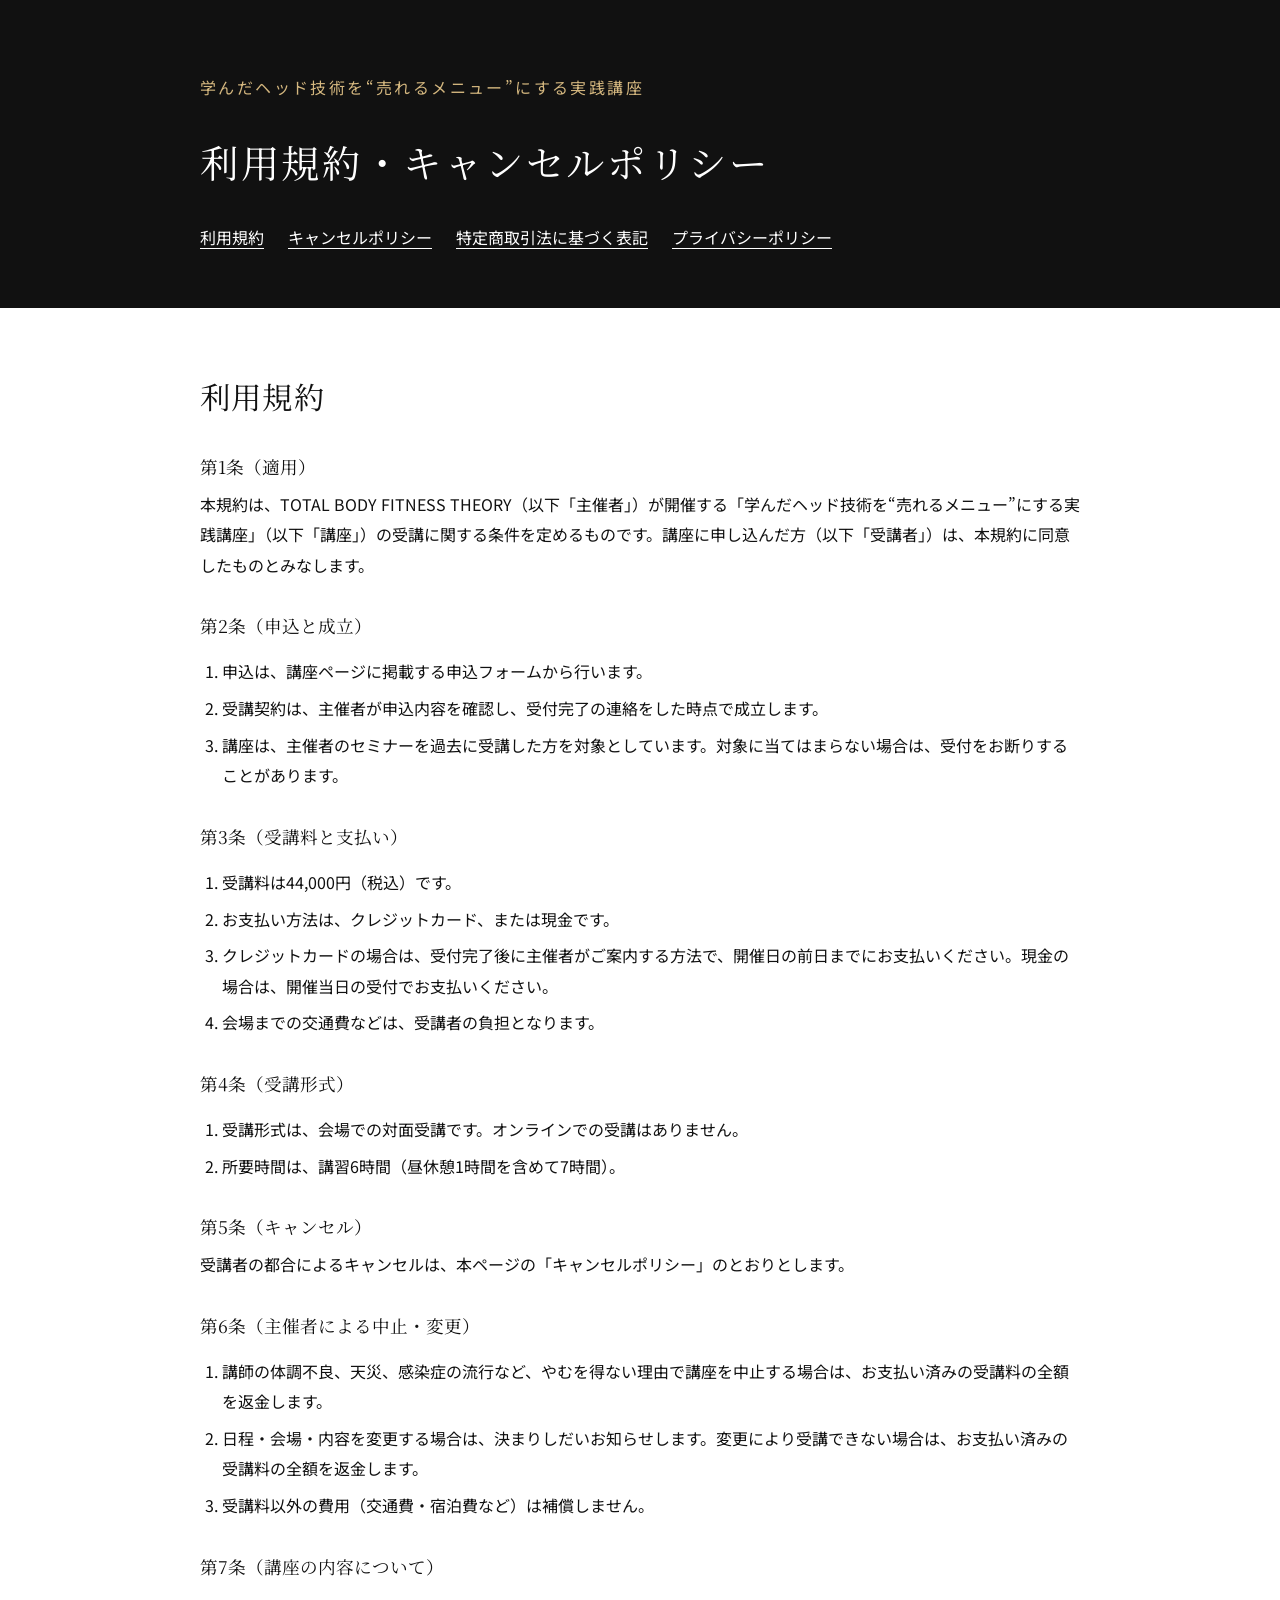
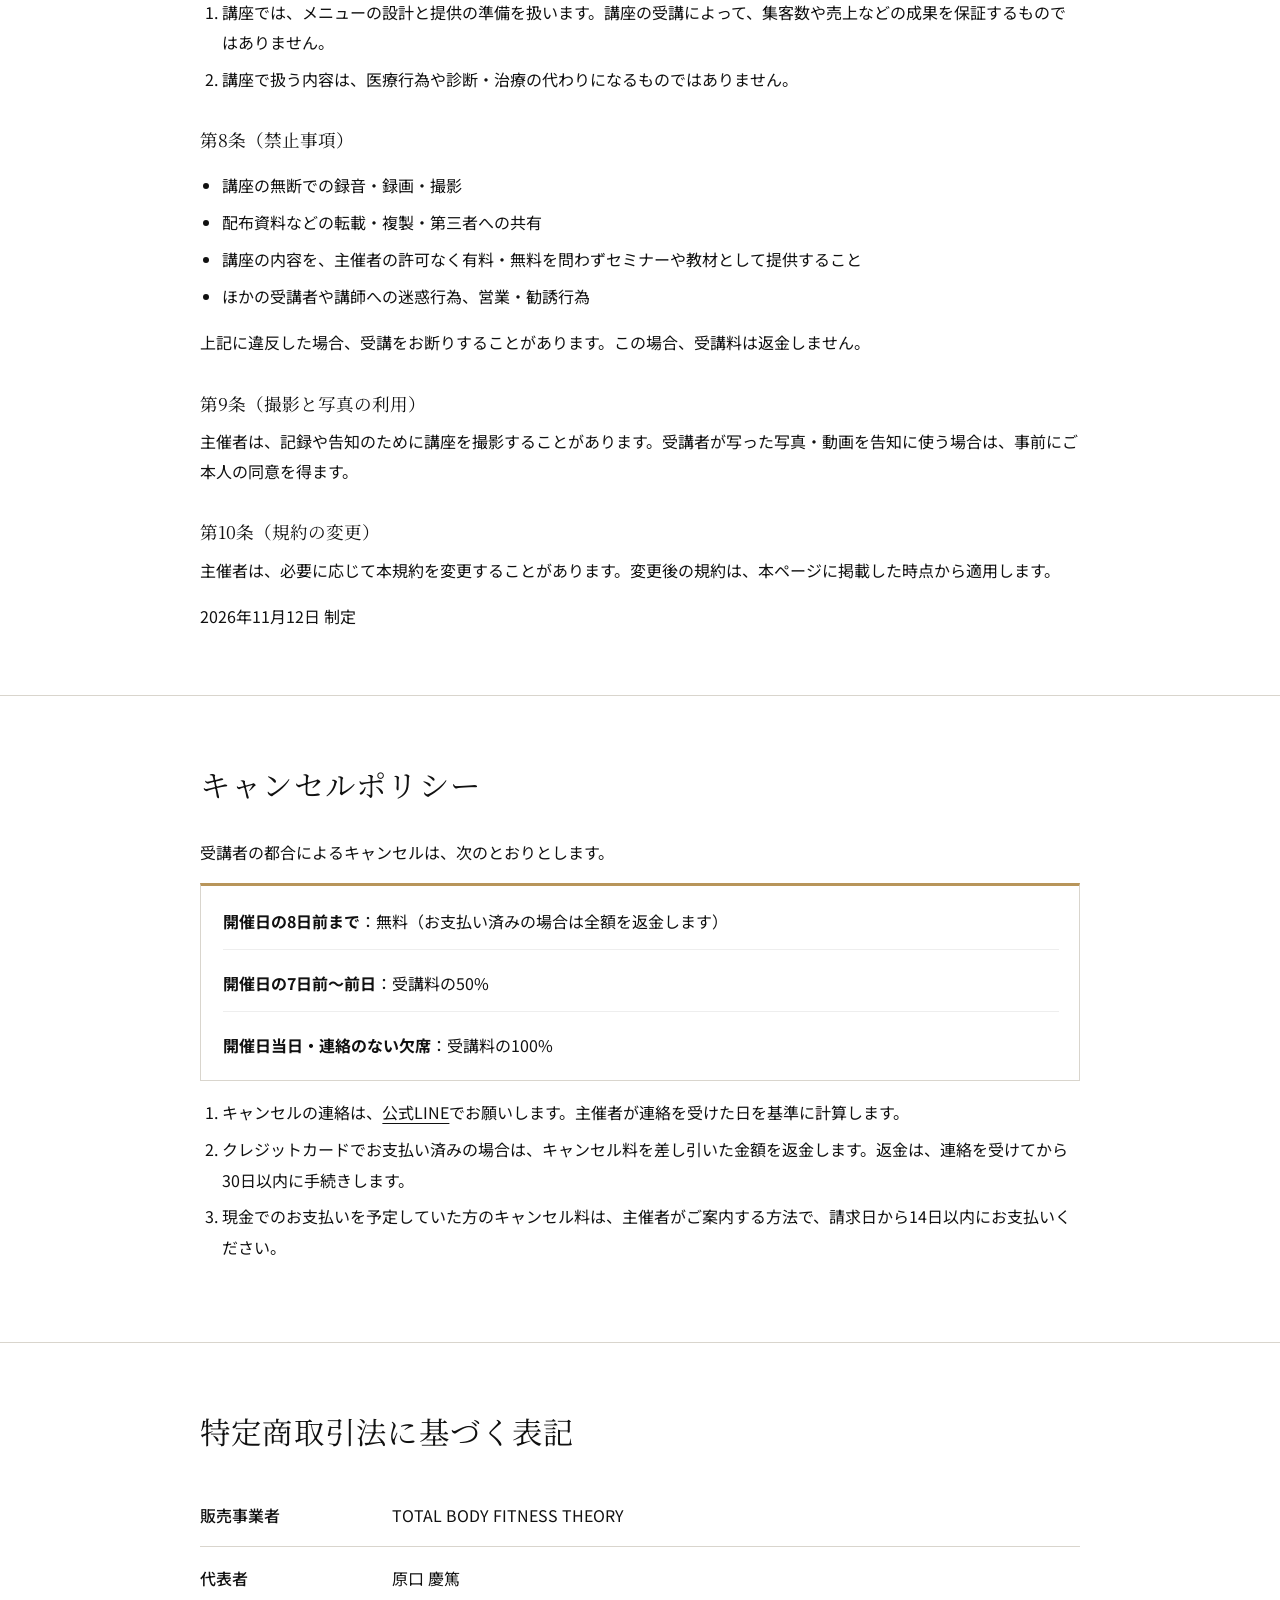
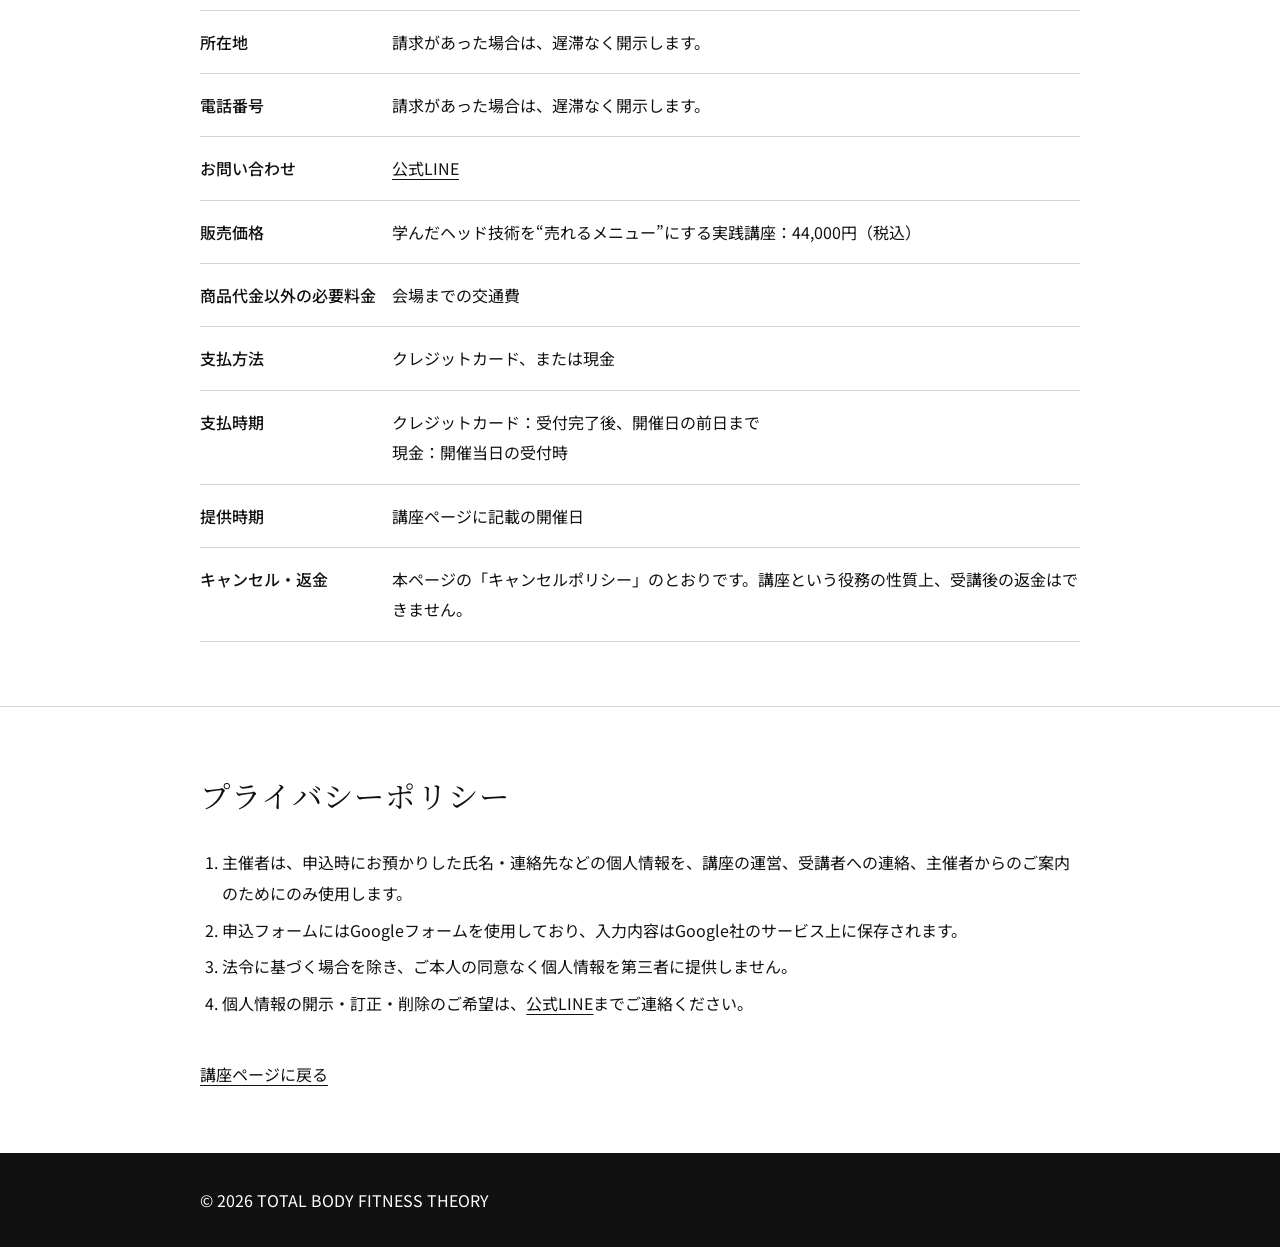
==== commit 17bcf0b3: "Update: 最少催行人数を設けない形に変更 Co-Authored-By: Claude Opus 5.5 <noreply@anthropic.com>" ====
--- a/legal/index.html
+++ b/legal/index.html
@@ -60,7 +60,6 @@
 <p>受講者の都合によるキャンセルは、本ページの「キャンセルポリシー」のとおりとします。</p>
 <h3>第6条（主催者による中止・変更）</h3>
 <ol>
-<li>お申し込みが最少催行人数（5名）に満たない場合は、講座を中止することがあります。中止は申込締切の翌日までにお知らせし、お支払い済みの受講料の全額を返金します。</li>
 <li>講師の体調不良、天災、感染症の流行など、やむを得ない理由で講座を中止する場合は、お支払い済みの受講料の全額を返金します。</li>
 <li>日程・会場・内容を変更する場合は、決まりしだいお知らせします。変更により受講できない場合は、お支払い済みの受講料の全額を返金します。</li>
 <li>受講料以外の費用（交通費・宿泊費など）は補償しません。</li>
